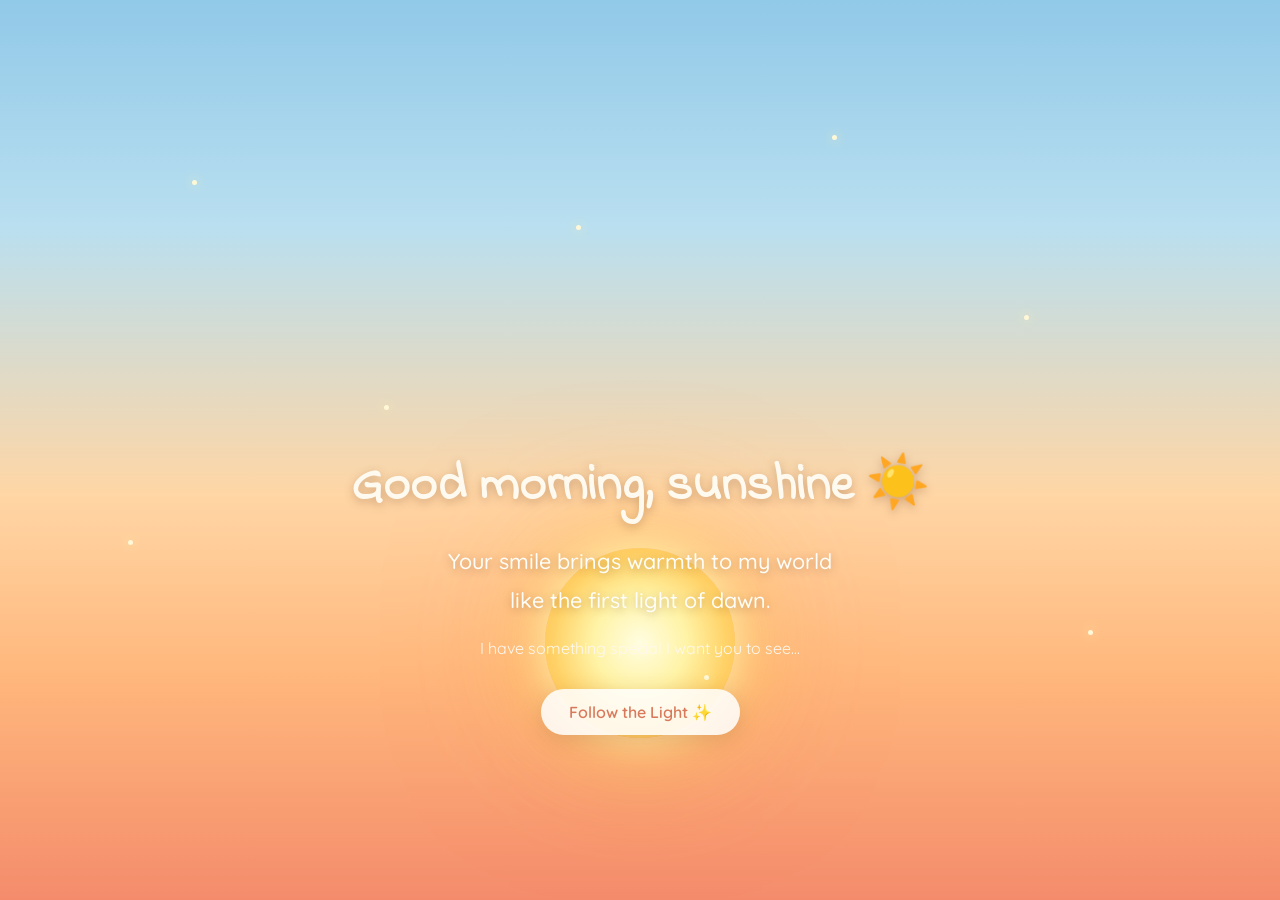
==== index.html @ c71f7c55 "Add files via upload" ====
<!DOCTYPE html>
<html lang="en">

<head>
  <meta charset="UTF-8" />
  <meta name="viewport" content="width=device-width, initial-scale=1.0" />

  <title>Morning Glow</title>

  <link rel="stylesheet" href="style.css" />

  <link
    href="https://fonts.googleapis.com/css2?family=Indie+Flower&family=Quicksand:wght@400;500;600&display=swap"
    rel="stylesheet"
  />
</head>

<body>

  <div class="sky">

    <!-- Sunrise -->
    <div class="sun"></div>

    <!-- Clouds -->
    <div class="cloud cloud1"></div>
    <div class="cloud cloud2"></div>
    <div class="cloud cloud3"></div>

    <!-- Floating light -->
    <div class="sparkles">
      <span></span>
      <span></span>
      <span></span>
      <span></span>
      <span></span>
      <span></span>
      <span></span>
      <span></span>
    </div>

    <!-- Main text -->
    <div class="text">

      <h1>Good morning, sunshine ☀️</h1>

      <h2>
        Your smile brings warmth to my world<br />
        like the first light of dawn.
      </h2>

      <p>
        I have something special I want you to see...
      </p>

      <a class="continue-btn" href="new.html">
        Follow the Light ✨
      </a>

    </div>

  </div>

</body>

</html>
---- style.css ----
/* =========================================================
   GLOBAL
========================================================= */

html,
body {

  margin: 0;
  padding: 0;

  width: 100%;
  height: 100%;

  font-family: 'Indie Flower', cursive;

}


/* =========================================================
   PAGE 1 — INDEX / MORNING GLOW
========================================================= */

.sky {

  position: relative;

  width: 100%;
  height: 100vh;

  overflow: hidden;

  display: flex;

  align-items: center;
  justify-content: center;

  flex-direction: column;

  background:
    linear-gradient(
      to bottom,
      #91c9e8 0%,
      #b9dff0 25%,
      #ffd6a5 55%,
      #ffb77c 75%,
      #f48c6c 100%
    );

}


/* =========================================================
   PAGE 2 — DAWN
========================================================= */

.dawn {

  position: relative;

  width: 100%;
  height: 100vh;

  overflow-y: auto;
  overflow-x: hidden;

  background:
    linear-gradient(
      to bottom,
      #8fc8e8 0%,
      #b8dff0 25%,
      #ffd9ae 52%,
      #ffc08a 75%,
      #f29b78 100%
    );

}


/* =========================================================
   SUN
   Used on BOTH pages
========================================================= */

.sun {

  position: absolute;

  width: 190px;
  height: 190px;

  border-radius: 50%;

  background:
    radial-gradient(
      circle,
      #fffde1 0%,
      #fff3a6 35%,
      #ffd166 65%,
      #ffb347 100%
    );

  box-shadow:
    0 0 40px rgba(255, 245, 180, 0.9),
    0 0 90px rgba(255, 210, 100, 0.8),
    0 0 150px rgba(255, 170, 80, 0.5);

  animation:
    sunGlow 4s ease-in-out infinite alternate;

  z-index: 1;

}


/* PAGE 1 SUN POSITION */

.sky .sun {

  bottom: 18%;
  left: 50%;

  transform: translateX(-50%);

}


/* PAGE 2 SUN POSITION */

.dawn .sun {

  top: 8%;
  left: 50%;

  transform: translateX(-50%);

}


@keyframes sunGlow {

  from {

    box-shadow:
      0 0 40px rgba(255, 245, 180, 0.8),
      0 0 80px rgba(255, 210, 100, 0.6);

  }

  to {

    box-shadow:
      0 0 60px rgba(255, 250, 190, 1),
      0 0 120px rgba(255, 215, 120, 0.8),
      0 0 180px rgba(255, 180, 100, 0.5);

  }

}


/* =========================================================
   CLOUDS
   Used on BOTH pages
========================================================= */

.cloud {

  position: absolute;

  width: 220px;
  height: 65px;

  background:
    rgba(255, 255, 255, 0.45);

  border-radius: 100px;

  filter: blur(1px);

  z-index: 2;

  animation:
    cloudMove 45s linear infinite;

}


.cloud::before,
.cloud::after {

  content: "";

  position: absolute;

  background:
    rgba(255, 255, 255, 0.5);

  border-radius: 50%;

}


.cloud::before {

  width: 90px;
  height: 90px;

  top: -45px;
  left: 40px;

}


.cloud::after {

  width: 120px;
  height: 120px;

  top: -65px;
  right: 25px;

}


/* PAGE 1 CLOUDS */

.sky .cloud1 {

  top: 15%;
  left: -250px;

  animation-duration: 38s;

}


.sky .cloud2 {

  top: 32%;
  left: -300px;

  transform: scale(0.6);

  animation-duration: 50s;

}


.sky .cloud3 {

  top: 8%;
  left: -400px;

  transform: scale(0.45);

  animation-duration: 65s;

}


/* PAGE 2 CLOUDS */

.dawn .cloud1 {

  top: 20%;
  left: -300px;

  animation-duration: 45s;

}


.dawn .cloud2 {

  top: 38%;
  left: -500px;

  transform: scale(0.65);

  animation-duration: 65s;

}


@keyframes cloudMove {

  from {

    margin-left: -350px;

  }

  to {

    margin-left: calc(100vw + 500px);

  }

}


/* =========================================================
   PAGE 1 — SPARKLES
========================================================= */

.sparkles {

  position: absolute;

  width: 100%;
  height: 100%;

  z-index: 3;

  pointer-events: none;

}


.sparkles span {

  position: absolute;

  width: 5px;
  height: 5px;

  background: #fff8d6;

  border-radius: 50%;

  box-shadow:
    0 0 12px #fff3b0;

  animation:
    sparkle 4s ease-in-out infinite;

}


.sparkles span:nth-child(1) {
  top: 20%;
  left: 15%;
}

.sparkles span:nth-child(2) {
  top: 35%;
  left: 80%;
  animation-delay: 1s;
}

.sparkles span:nth-child(3) {
  top: 60%;
  left: 10%;
  animation-delay: 2s;
}

.sparkles span:nth-child(4) {
  top: 15%;
  left: 65%;
  animation-delay: 0.5s;
}

.sparkles span:nth-child(5) {
  top: 70%;
  left: 85%;
  animation-delay: 1.5s;
}

.sparkles span:nth-child(6) {
  top: 45%;
  left: 30%;
  animation-delay: 2.5s;
}

.sparkles span:nth-child(7) {
  top: 75%;
  left: 55%;
  animation-delay: 3s;
}

.sparkles span:nth-child(8) {
  top: 25%;
  left: 45%;
  animation-delay: 1.2s;
}


@keyframes sparkle {

  0%,
  100% {

    opacity: 0.2;

    transform:
      scale(0.7);

  }

  50% {

    opacity: 1;

    transform:
      scale(1.5);

  }

}


/* =========================================================
   PAGE 1 — TEXT
========================================================= */

.sky .text {

  position: relative;

  z-index: 10;

  text-align: center;

  padding: 2rem;

  max-width: 700px;

  margin-top: 250px;

  animation:
    fadeIn 2s ease;

}


.sky .text h1 {

  font-size: 3.2rem;

  margin-bottom: 1rem;

  color: #fffaf0;

  text-shadow:
    0 3px 10px
    rgba(120, 70, 40, 0.35);

}


.sky .text h2 {

  font-family:
    'Quicksand',
    sans-serif;

  font-size: 1.35rem;

  line-height: 1.8;

  font-weight: 500;

  color: #fffdf7;

  text-shadow:
    0 2px 8px
    rgba(100, 60, 40, 0.35);

}


.sky .text p {

  font-family:
    'Quicksand',
    sans-serif;

  color: #fff8ee;

}


/* =========================================================
   CONTINUE BUTTON
========================================================= */

.continue-btn {

  display: inline-block;

  margin-top: 15px;

  padding: 13px 28px;

  border-radius: 30px;

  background:
    rgba(255, 255, 255, 0.85);

  color: #d9795c;

  text-decoration: none;

  font-family:
    'Quicksand',
    sans-serif;

  font-weight: 600;

  box-shadow:
    0 5px 20px
    rgba(160, 90, 50, 0.25);

  transition:
    all 0.35s ease;

}


.continue-btn:hover {

  transform:
    translateY(-4px)
    scale(1.04);

  background: #fff;

  color: #e96d62;

  box-shadow:
    0 8px 30px
    rgba(160, 90, 50, 0.35);

}


/* =========================================================
   PAGE 2 — PARTICLES
========================================================= */

.particles {

  position: absolute;

  width: 100%;
  height: 100%;

  pointer-events: none;

  z-index: 3;

}


.particles span {

  position: absolute;

  width: 6px;
  height: 6px;

  background: #fff5c4;

  border-radius: 50%;

  box-shadow:
    0 0 15px #fff0a6;

  animation:
    floatParticle 5s ease-in-out infinite;

}


.particles span:nth-child(1) {
  left: 10%;
  top: 30%;
}

.particles span:nth-child(2) {
  left: 80%;
  top: 25%;
  animation-delay: 1s;
}

.particles span:nth-child(3) {
  left: 25%;
  top: 65%;
  animation-delay: 2s;
}

.particles span:nth-child(4) {
  left: 70%;
  top: 70%;
  animation-delay: 3s;
}

.particles span:nth-child(5) {
  left: 50%;
  top: 35%;
  animation-delay: 1.5s;
}

.particles span:nth-child(6) {
  left: 90%;
  top: 55%;
  animation-delay: 2.5s;
}


@keyframes floatParticle {

  0%,
  100% {

    opacity: 0.2;

    transform:
      translateY(0)
      scale(0.7);

  }

  50% {

    opacity: 1;

    transform:
      translateY(-20px)
      scale(1.4);

  }

}


/* =========================================================
   PAGE 2 — WRAPPER
========================================================= */

.dawn .wrap {

  position: relative;

  z-index: 10;

  min-height: 100vh;

  display: flex;

  flex-direction: column;

  align-items: center;

  padding-top: 100px;

  padding-bottom: 100px;

}


.dawn .wrap h1 {

  font-size: 3.5rem;

  color: #fffaf0;

  text-align: center;

  margin-bottom: 30px;

  text-shadow:
    0 3px 10px
    rgba(120, 70, 40, 0.35);

  animation:
    titleAppear 2s ease;

}


@keyframes titleAppear {

  from {

    opacity: 0;

    transform:
      translateY(-25px);

  }

  to {

    opacity: 1;

    transform:
      translateY(0);

  }

}


/* =========================================================
   PAGE 2 — POSTCARD
========================================================= */

.postcard {

  width: min(700px, 85%);

  padding: 35px;

  border-radius: 20px;

  background:
    rgba(255, 250, 240, 0.88);

  box-shadow:

    0 20px 60px
    rgba(120, 65, 40, 0.25),

    inset 0 0 30px
    rgba(255, 255, 255, 0.4);

  backdrop-filter: blur(8px);

  border:
    1px solid
    rgba(255, 255, 255, 0.7);

  animation:
    postcardAppear 2s ease;

}


@keyframes postcardAppear {

  from {

    opacity: 0;

    transform:
      translateY(40px)
      scale(0.96);

  }

  to {

    opacity: 1;

    transform:
      translateY(0)
      scale(1);

  }

}


/* =========================================================
   PAGE 2 — LETTER
========================================================= */

.letter {

  color: #765447;

  font-family:
    'Quicksand',
    sans-serif;

  font-size: 1rem;

  line-height: 1.8;

}


.letter p {

  margin: 0;

}


.letter p > span:first-child {

  font-family:
    'Indie Flower',
    cursive;

  font-size: 1.8rem;

  color: #d9795c;

}


.signature {

  font-family:
    'Indie Flower',
    cursive;

  font-size: 1.5rem;

  color: #d9795c;

}


/* =========================================================
   MUSIC BUTTON
========================================================= */

#playBtn {

  position: fixed;

  top: 20px;
  right: 20px;

  background:
    rgba(255, 255, 255, 0.9);

  border: none;

  padding:
    11px 20px;

  font-family:
    'Quicksand',
    sans-serif;

  font-weight: 600;

  font-size: 0.9rem;

  color: #d9795c;

  border-radius: 25px;

  cursor: pointer;

  z-index: 1000;

  box-shadow:
    0 5px 20px
    rgba(120, 70, 40, 0.2);

  transition:
    all 0.3s ease;

}


#playBtn:hover {

  transform:
    translateY(-3px);

  background: #fff;

  box-shadow:
    0 8px 25px
    rgba(120, 70, 40, 0.3);

}


#playBtn.playing {

  background:
    rgba(255, 240, 210, 0.95);

}


/* =========================================================
   GENERAL ANIMATION
========================================================= */

@keyframes fadeIn {

  from {

    opacity: 0;

    transform:
      translateY(25px);

  }

  to {

    opacity: 1;

    transform:
      translateY(0);

  }

}


/* =========================================================
   MOBILE
========================================================= */

@media (max-width: 600px) {

  /* SUN */

  .sun {

    width: 130px;
    height: 130px;

  }


  /* PAGE 1 */

  .sky .sun {

    bottom: 22%;

  }


  .sky .text {

    margin-top: 180px;

    padding: 1.5rem;

  }


  .sky .text h1 {

    font-size: 2.4rem;

  }


  .sky .text h2 {

    font-size: 1.05rem;

  }


  .continue-btn {

    padding:
      11px 23px;

  }


  /* PAGE 2 */

  .dawn .wrap {

    padding-top: 120px;

  }


  .dawn .wrap h1 {

    font-size: 2.5rem;

  }


  .postcard {

    width: 78%;

    padding: 25px;

  }


  .letter {

    font-size: 0.9rem;

    line-height: 1.7;

  }


  #playBtn {

    top: 12px;
    right: 12px;

    padding:
      9px 15px;

  }

}
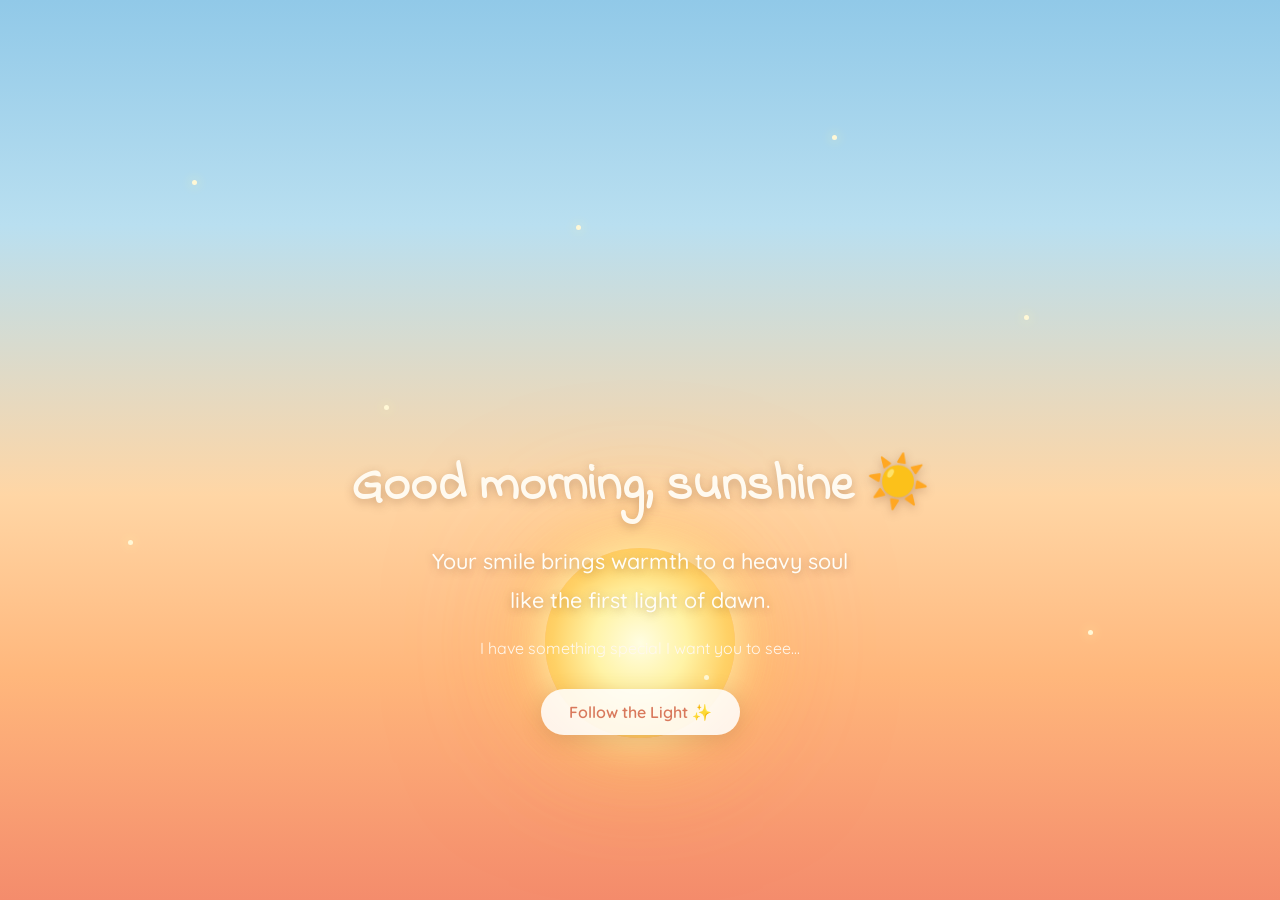
==== commit 4d9c08c8: "Update index.html" ====
--- a/index.html
+++ b/index.html
@@ -46,7 +46,7 @@
       <h1>Good morning, sunshine ☀️</h1>
 
       <h2>
-        Your smile brings warmth to my world<br />
+        Your smile brings warmth to a heavy soul<br />
         like the first light of dawn.
       </h2>
 
